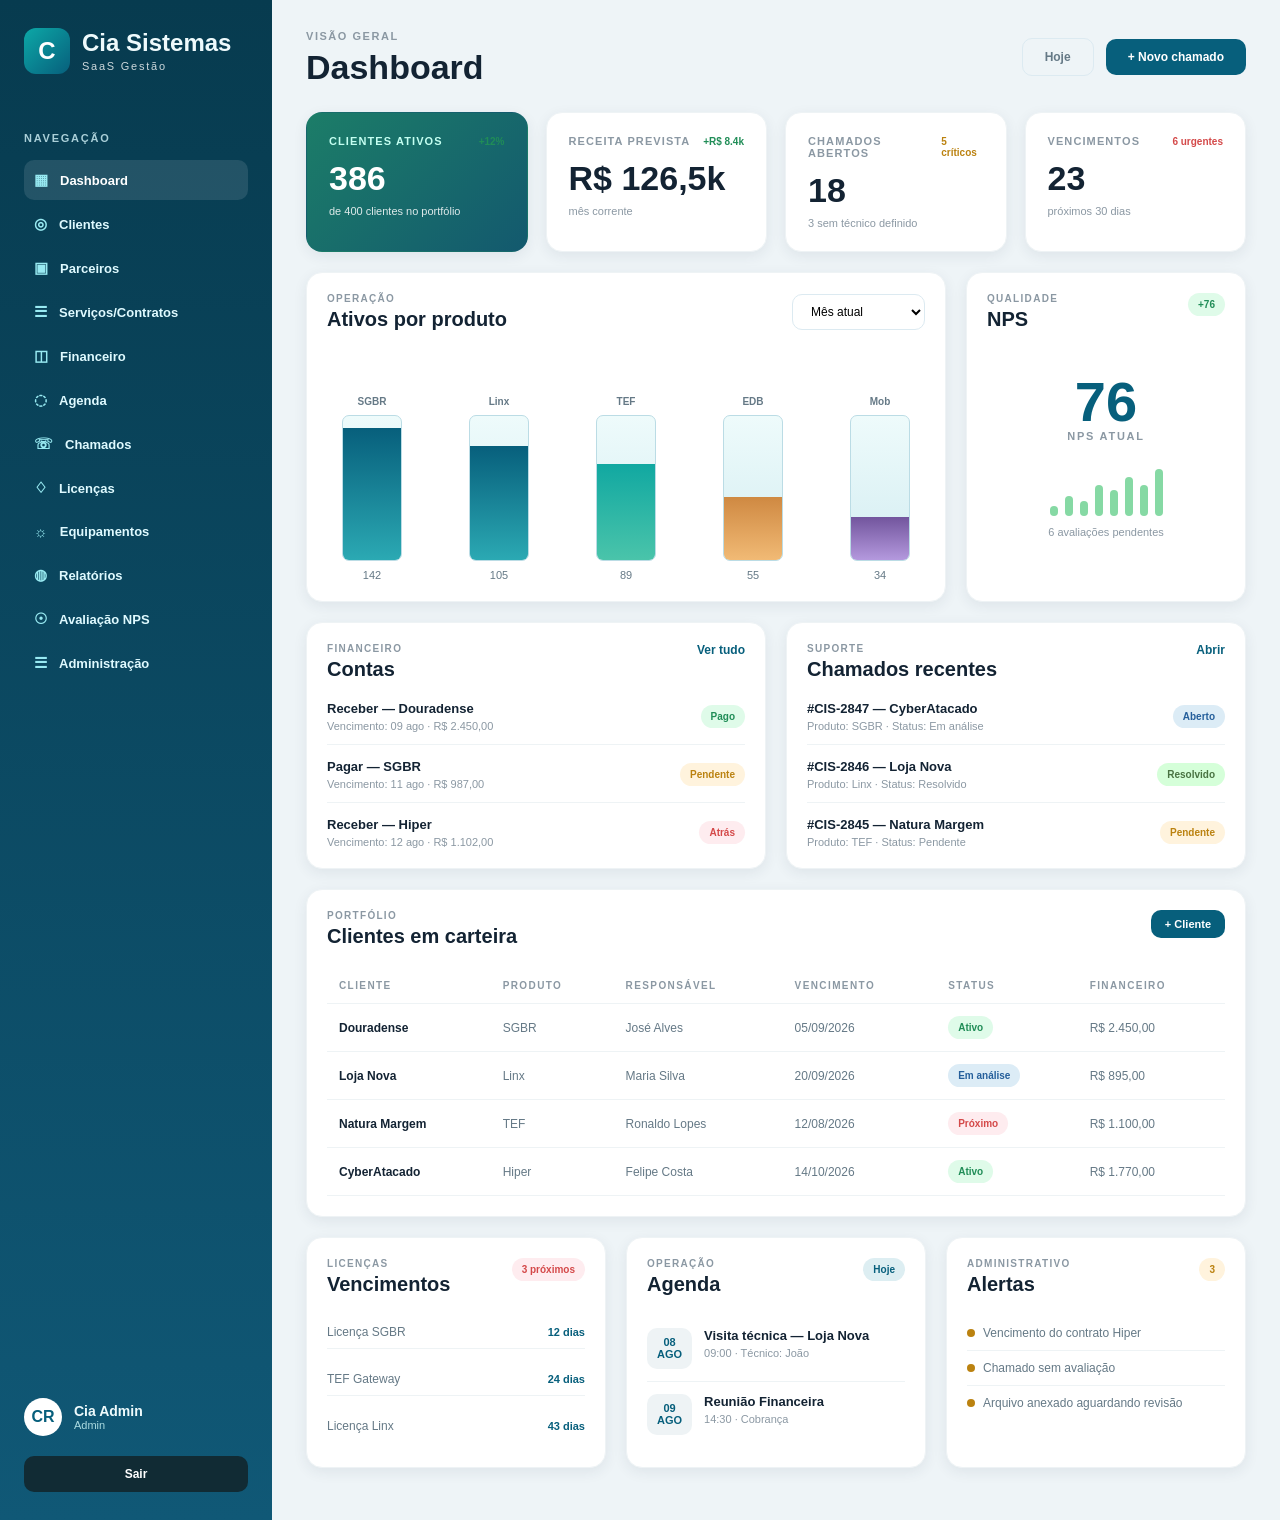
==== index.html @ 4abb6a8c "feat: protótipo visual inicial do sistema" ====
<!DOCTYPE html>
<html lang="pt-BR">
<head>
  <meta charset="UTF-8" />
  <meta name="viewport" content="width=device-width, initial-scale=1.0" />
  <title>Cia Sistemas — Gestão</title>
  <link rel="stylesheet" href="styles.css" />
</head>
<body>
  <div class="app-shell">
    <aside class="sidebar">
      <div class="brand">
        <div class="brand-icon">
          <span>C</span>
        </div>
        <div>
          <div class="brand-title">Cia Sistemas</div>
          <div class="brand-subtitle">SaaS Gestão</div>
        </div>
      </div>

      <nav class="nav">
        <div class="nav-title">Navegação</div>
        <a href="#" class="nav-link active" data-target="dashboard-view">
          <span class="nav-icon">▦</span>
          <span>Dashboard</span>
        </a>
        <a href="#" class="nav-link" data-target="clients-view">
          <span class="nav-icon">◎</span>
          <span>Clientes</span>
        </a>
        <a href="#" class="nav-link" data-target="partners-view">
          <span class="nav-icon">▣</span>
          <span>Parceiros</span>
        </a>
        <a href="#" class="nav-link" data-target="contracts-view">
          <span class="nav-icon">☰</span>
          <span>Serviços/Contratos</span>
        </a>
        <a href="#" class="nav-link" data-target="finance-view">
          <span class="nav-icon">◫</span>
          <span>Financeiro</span>
        </a>
        <a href="#" class="nav-link" data-target="agenda-view">
          <span class="nav-icon">◌</span>
          <span>Agenda</span>
        </a>
        <a href="#" class="nav-link" data-target="tickets-view">
          <span class="nav-icon">☏</span>
          <span>Chamados</span>
        </a>
        <a href="#" class="nav-link" data-target="licenses-view">
          <span class="nav-icon">♢</span>
          <span>Licenças</span>
        </a>
        <a href="#" class="nav-link" data-target="equipments-view">
          <span class="nav-icon">☼</span>
          <span>Equipamentos</span>
        </a>
        <a href="#" class="nav-link" data-target="reports-view">
          <span class="nav-icon">◍</span>
          <span>Relatórios</span>
        </a>
        <a href="#" class="nav-link" data-target="nps-view">
          <span class="nav-icon">☉</span>
          <span>Avaliação NPS</span>
        </a>
        <a href="#" class="nav-link" data-target="admin-view">
          <span class="nav-icon">☰</span>
          <span>Administração</span>
        </a>
      </nav>

      <div class="sidebar-bottom">
        <div class="user-block">
          <div class="avatar">CR</div>
          <div>
            <div class="user-name">Cia Admin</div>
            <div class="user-role">Admin</div>
          </div>
        </div>
        <button class="btn btn-dark btn-full">Sair</button>
      </div>
    </aside>

    <main class="main-content">
      <header class="topbar">
        <div>
          <div class="page-eyebrow">Visão Geral</div>
          <h1 id="page-title">Dashboard</h1>
        </div>
        <div class="topbar-actions">
          <button class="btn btn-outline">Hoje</button>
          <button class="btn btn-primary">+ Novo chamado</button>
        </div>
      </header>

      <section id="dashboard-view" class="data-view active-view">
        <section class="kpis">
          <article class="kpi-card highlight">
            <div class="kpi-head">
              <span class="kpi-title">Clientes ativos</span>
              <span class="trend up">+12%</span>
            </div>
            <div class="kpi-value">386</div>
            <div class="kpi-foot">de 400 clientes no portfólio</div>
          </article>

          <article class="kpi-card">
            <div class="kpi-head">
              <span class="kpi-title">Receita prevista</span>
              <span class="trend up">+R$ 8.4k</span>
            </div>
            <div class="kpi-value">R$ 126,5k</div>
            <div class="kpi-foot">mês corrente</div>
          </article>

          <article class="kpi-card">
            <div class="kpi-head">
              <span class="kpi-title">Chamados abertos</span>
              <span class="trend warning">5 críticos</span>
            </div>
            <div class="kpi-value">18</div>
            <div class="kpi-foot">3 sem técnico definido</div>
          </article>

          <article class="kpi-card">
            <div class="kpi-head">
              <span class="kpi-title">Vencimentos</span>
              <span class="trend danger">6 urgentes</span>
            </div>
            <div class="kpi-value">23</div>
            <div class="kpi-foot">próximos 30 dias</div>
          </article>
        </section>

        <section class="content-grid">
          <section class="panel span-2">
            <div class="panel-header">
              <div>
                <div class="panel-kicker">Operação</div>
                <h2>Ativos por produto</h2>
              </div>
              <select class="select-small">
                <option>Mês atual</option>
                <option>Últimos 30 dias</option>
                <option>2026</option>
              </select>
            </div>
            <div class="chart-area">
              <div class="bar-group">
                <div class="bar-wrapper">
                  <div class="bar-label">SGBR</div>
                  <div class="bar-stack">
                    <div class="bar-fill" style="height: 92%;"></div>
                  </div>
                  <div class="bar-value">142</div>
                </div>

                <div class="bar-wrapper">
                  <div class="bar-label">Linx</div>
                  <div class="bar-stack">
                    <div class="bar-fill" style="height: 79%;"></div>
                  </div>
                  <div class="bar-value">105</div>
                </div>

                <div class="bar-wrapper">
                  <div class="bar-label">TEF</div>
                  <div class="bar-stack">
                    <div class="bar-fill teal" style="height: 67%;"></div>
                  </div>
                  <div class="bar-value">89</div>
                </div>

                <div class="bar-wrapper">
                  <div class="bar-label">EDB</div>
                  <div class="bar-stack">
                    <div class="bar-fill orange" style="height: 44%;"></div>
                  </div>
                  <div class="bar-value">55</div>
                </div>

                <div class="bar-wrapper">
                  <div class="bar-label">Mob</div>
                  <div class="bar-stack">
                    <div class="bar-fill purple" style="height: 30%;"></div>
                  </div>
                  <div class="bar-value">34</div>
                </div>
              </div>
            </div>
          </section>

          <section class="panel">
            <div class="panel-header compact">
              <div>
                <div class="panel-kicker">Qualidade</div>
                <h2>NPS</h2>
              </div>
              <span class="pill success">+76</span>
            </div>
            <div class="nps-area">
              <div class="nps-number">76</div>
              <div class="nps-label">NPS atual</div>
              <div class="mini-bars">
                <span style="height: 20%;"></span>
                <span style="height: 40%;"></span>
                <span style="height: 30%;"></span>
                <span style="height: 62%;"></span>
                <span style="height: 52%;"></span>
                <span style="height: 78%;"></span>
                <span style="height: 62%;"></span>
                <span style="height: 94%;"></span>
              </div>
              <div class="kpi-foot">6 avaliações pendentes</div>
            </div>
          </section>
        </section>

        <section class="content-grid two-cols">
          <section class="panel">
            <div class="panel-header compact">
              <div>
                <div class="panel-kicker">Financeiro</div>
                <h2>Contas</h2>
              </div>
              <a class="text-link" href="#">Ver tudo</a>
            </div>
            <div class="list-block">
              <div class="finance-row">
                <div>
                  <div class="row-title">Receber — Douradense</div>
                  <div class="row-meta">Vencimento: 09 ago · R$ 2.450,00</div>
                </div>
                <span class="status paid">Pago</span>
              </div>
              <div class="finance-row">
                <div>
                  <div class="row-title">Pagar — SGBR</div>
                  <div class="row-meta">Vencimento: 11 ago · R$ 987,00</div>
                </div>
                <span class="status warning-status">Pendente</span>
              </div>
              <div class="finance-row">
                <div>
                  <div class="row-title">Receber — Hiper</div>
                  <div class="row-meta">Vencimento: 12 ago · R$ 1.102,00</div>
                </div>
                <span class="status late">Atrás</span>
              </div>
            </div>
          </section>

          <section class="panel">
            <div class="panel-header compact">
              <div>
                <div class="panel-kicker">Suporte</div>
                <h2>Chamados recentes</h2>
              </div>
              <a class="text-link" href="#">Abrir</a>
            </div>
            <div class="list-block tickets">
              <div class="ticket-row">
                <div>
                  <div class="row-title">#CIS-2847 — CyberAtacado</div>
                  <div class="row-meta">Produto: SGBR · Status: Em análise</div>
                </div>
                <span class="status open">Aberto</span>
              </div>
              <div class="ticket-row">
                <div>
                  <div class="row-title">#CIS-2846 — Loja Nova</div>
                  <div class="row-meta">Produto: Linx · Status: Resolvido</div>
                </div>
                <span class="status closed">Resolvido</span>
              </div>
              <div class="ticket-row">
                <div>
                  <div class="row-title">#CIS-2845 — Natura Margem</div>
                  <div class="row-meta">Produto: TEF · Status: Pendente</div>
                </div>
                <span class="status pending">Pendente</span>
              </div>
            </div>
          </section>
        </section>

        <section class="panel table-panel">
          <div class="panel-header compact">
            <div>
              <div class="panel-kicker">Portfólio</div>
              <h2>Clientes em carteira</h2>
            </div>
            <button class="btn btn-primary btn-small">+ Cliente</button>
          </div>
          <div class="table-wrap">
            <table class="data-table">
              <thead>
                <tr>
                  <th>Cliente</th>
                  <th>Produto</th>
                  <th>Responsável</th>
                  <th>Vencimento</th>
                  <th>Status</th>
                  <th>Financeiro</th>
                </tr>
              </thead>
              <tbody>
                <tr>
                  <td><span class="table-client">Douradense</span></td>
                  <td>SGBR</td>
                  <td>José Alves</td>
                  <td>05/09/2026</td>
                  <td><span class="status paid">Ativo</span></td>
                  <td>R$ 2.450,00</td>
                </tr>
                <tr>
                  <td><span class="table-client">Loja Nova</span></td>
                  <td>Linx</td>
                  <td>Maria Silva</td>
                  <td>20/09/2026</td>
                  <td><span class="status open">Em análise</span></td>
                  <td>R$ 895,00</td>
                </tr>
                <tr>
                  <td><span class="table-client">Natura Margem</span></td>
                  <td>TEF</td>
                  <td>Ronaldo Lopes</td>
                  <td>12/08/2026</td>
                  <td><span class="status late">Próximo</span></td>
                  <td>R$ 1.100,00</td>
                </tr>
                <tr>
                  <td><span class="table-client">CyberAtacado</span></td>
                  <td>Hiper</td>
                  <td>Felipe Costa</td>
                  <td>14/10/2026</td>
                  <td><span class="status paid">Ativo</span></td>
                  <td>R$ 1.770,00</td>
                </tr>
              </tbody>
            </table>
          </div>
        </section>

        <section class="row-panels">
          <section class="panel small-panel">
            <div class="panel-header compact">
              <div>
                <div class="panel-kicker">Licenças</div>
                <h2>Vencimentos</h2>
              </div>
              <span class="pill danger">3 próximos</span>
            </div>
            <div class="list-block compact-list">
              <div class="row-line">
                <span>Licença SGBR</span>
                <strong>12 dias</strong>
              </div>
              <div class="row-line">
                <span>TEF Gateway</span>
                <strong>24 dias</strong>
              </div>
              <div class="row-line">
                <span>Licença Linx</span>
                <strong>43 dias</strong>
              </div>
            </div>
          </section>

          <section class="panel small-panel">
            <div class="panel-header compact">
              <div>
                <div class="panel-kicker">Operação</div>
                <h2>Agenda</h2>
              </div>
              <span class="pill">Hoje</span>
            </div>
            <div class="agenda-list">
              <div class="agenda-item">
                <span class="date-badge">08<br />AGO</span>
                <div>
                  <div class="row-title">Visita técnica — Loja Nova</div>
                  <div class="row-meta">09:00 · Técnico: João</div>
                </div>
              </div>
              <div class="agenda-item">
                <span class="date-badge">09<br />AGO</span>
                <div>
                  <div class="row-title">Reunião Financeira</div>
                  <div class="row-meta">14:30 · Cobrança</div>
                </div>
              </div>
            </div>
          </section>

          <section class="panel small-panel">
            <div class="panel-header compact">
              <div>
                <div class="panel-kicker">Administrativo</div>
                <h2>Alertas</h2>
              </div>
              <span class="pill warning">3</span>
            </div>
            <div class="alert-stack">
              <div class="alert-row">
                <span class="alert-dot"></span>
                <span>Vencimento do contrato Hiper</span>
              </div>
              <div class="alert-row">
                <span class="alert-dot"></span>
                <span>Chamado sem avaliação</span>
              </div>
              <div class="alert-row">
                <span class="alert-dot"></span>
                <span>Arquivo anexado aguardando revisão</span>
              </div>
            </div>
          </section>
        </section>
      </section>

      <section id="clients-view" class="data-view">
        <section class="panel">
          <div class="panel-header">
            <div>
              <div class="panel-kicker">Clientes</div>
              <h2>Cadastro e carteira</h2>
            </div>
            <div class="row-actions">
              <button class="btn btn-outline btn-small">Exportar</button>
              <button class="btn btn-primary btn-small">+ Novo cliente</button>
            </div>
          </div>
          <div class="module-layout">
            <section class="filter-area">
              <div class="filter-head">
                <span>Busca geral e filtros</span>
                <button class="btn btn-outline btn-small">Limpar filtros</button>
              </div>
              <div class="filter-grid">
                <label class="form-field search-field">
                  <span>Busca geral</span>
                  <input type="text" placeholder="Nome, CPF/CNPJ, telefone, e-mail, cidade, observação" />
                </label>
                <label class="form-field">
                  <span>Status</span>
                  <select>
                    <option>Ativo</option>
                    <option>Em Churn</option>
                    <option>Cancelado</option>
                    <option>Todos</option>
                  </select>
                </label>
                <label class="form-field">
                  <span>Parceiro / Produto</span>
                  <select>
                    <option>SGBR</option>
                    <option>Cervantes</option>
                    <option>UaiPDV</option>
                    <option>Linx</option>
                    <option>Getcard</option>
                    <option>Skytef</option>
                  </select>
                </label>
                <label class="form-field">
                  <span>Cidade</span>
                  <select>
                    <option>São Paulo</option>
                    <option>Campinas</option>
                    <option>Ribeirão Preto</option>
                    <option>Todas</option>
                  </select>
                </label>
                <label class="form-field">
                  <span>Técnico responsável</span>
                  <select>
                    <option>João</option>
                    <option>Maria</option>
                    <option>Ronaldo</option>
                    <option>Todos</option>
                  </select>
                </label>
                <label class="form-field">
                  <span>Cadastro</span>
                  <input type="date" />
                </label>
                <label class="form-field">
                  <span>Vencimento</span>
                  <select>
                    <option>Próximos 7 dias</option>
                    <option>Próximos 15 dias</option>
                    <option>Próximos 30 dias</option>
                    <option>Todos</option>
                  </select>
                </label>
                <label class="form-field">
                  <span>NPS</span>
                  <select>
                    <option>Todos</option>
                    <option>Abaixo de 3</option>
                    <option>Abaixo de 4</option>
                  </select>
                </label>
              </div>
            </section>

            <div class="summary-grid">
              <article class="metric-tile">
                <span class="kpi-title">Ativos</span>
                <div class="kpi-value small">386</div>
              </article>
              <article class="metric-tile">
                <span class="kpi-title">Em churn</span>
                <div class="kpi-value small">14</div>
              </article>
              <article class="metric-tile">
                <span class="kpi-title">Cancelados</span>
                <div class="kpi-value small">04</div>
              </article>
              <article class="metric-tile">
                <span class="kpi-title">Chamados ativos</span>
                <div class="kpi-value small">18</div>
              </article>
            </div>

            <section class="panel secondary-panel no-pad">
              <div class="panel-header compact">
                <div>
                  <div class="panel-kicker">Lista ativa</div>
                  <h2>Clientes em carteira</h2>
                </div>
                <div class="row-actions">
                  <button class="btn btn-outline btn-small">CSV</button>
                  <button class="btn btn-outline btn-small">PDF</button>
                </div>
              </div>
              <div class="table-wrap">
                <table class="data-table compact-table">
                  <thead>
                    <tr>
                      <th>Código</th>
                      <th>Nome/Razão Social</th>
                      <th>CPF/CNPJ</th>
                      <th>Cidade</th>
                      <th>Produtos Ativos</th>
                      <th>Status</th>
                      <th>Última interação</th>
                      <th>Ações</th>
                    </tr>
                  </thead>
                  <tbody>
                    <tr>
                      <td>CIS-0001</td>
                      <td><span class="table-client">Douradense</span></td>
                      <td>11.111.111/0001-99</td>
                      <td>São Paulo</td>
                      <td>SGBR / TEF</td>
                      <td><span class="status paid">Ativo</span></td>
                      <td>09/08/2026</td>
                      <td><span class="mini-actions">Ver · Editar · Chamado</span></td>
                    </tr>
                    <tr>
                      <td>CIS-0012</td>
                      <td><span class="table-client">Hiper Comércio</span></td>
                      <td>22.222.222/0001-10</td>
                      <td>Campinas</td>
                      <td>Hiper</td>
                      <td><span class="status pending">Em Churn</span></td>
                      <td>05/08/2026</td>
                      <td><span class="mini-actions">Ver · Editar · Chamado</span></td>
                    </tr>
                  </tbody>
                </table>
              </div>
            </section>

            <section class="client-details">
              <div class="panel-header compact">
                <div>
                  <div class="panel-kicker">Ficha do cliente</div>
                  <h2>Douradense</h2>
                </div>
                <div class="row-actions">
                  <span class="pill success">Ativo</span>
                  <button class="btn btn-primary btn-small">Salvar</button>
                </div>
              </div>

              <div class="tabs-bar">
                <button class="tab-button active">Dados Gerais</button>
                <button class="tab-button">Contato</button>
                <button class="tab-button">Produtos</button>
                <button class="tab-button">Financeiro</button>
                <button class="tab-button">Chamados</button>
                <button class="tab-button">Avaliações</button>
                <button class="tab-button">Equipamentos</button>
                <button class="tab-button">Anexos</button>
                <button class="tab-button">Observações</button>
              </div>

              <div class="client-form-grid">
                <label class="form-field">
                  <span>Tipo</span>
                  <select>
                    <option>Pessoa Jurídica</option>
                    <option>Pessoa Física</option>
                  </select>
                </label>
                <label class="form-field wide">
                  <span>Nome / Razão Social</span>
                  <input type="text" value="Douradense" />
                </label>
                <label class="form-field">
                  <span>Nome Fantasia</span>
                  <input type="text" value="Douradense" />
                </label>
                <label class="form-field">
                  <span>CPF / CNPJ</span>
                  <input type="text" value="11.111.111/0001-99" />
                </label>
                <label class="form-field">
                  <span>IE</span>
                  <input type="text" value="123.456.789" />
                </label>
                <label class="form-field">
                  <span>Status</span>
                  <select>
                    <option>Ativo</option>
                    <option>Em Churn</option>
                    <option>Cancelado</option>
                  </select>
                </label>
                <label class="form-field wide">
                  <span>Responsável de contato</span>
                  <input type="text" value="José de Souza" />
                </label>
              </div>

              <div class="sub-title">Produtos contratados</div>
              <div class="sub-grid">
                <article class="sub-product-card">
                  <div class="row-title">SGBR Retaguarda v4</div>
                  <div class="row-meta">Parceiro: SGBR · Status: Ativo · Vence: 31/12/2026</div>
                  <div class="row-meta">Licença: CIS-AB12-09</div>
                </article>
                <article class="sub-product-card">
                  <div class="row-title">Getcard SiTef</div>
                  <div class="row-meta">Parceiro: Getcard · Status: Ativo · Vence: 31/01/2027</div>
                  <div class="row-meta">Licença: GC-77321</div>
                </article>
              </div>
            </section>
          </div>
        </section>
      </section>

      <section id="partners-view" class="data-view">
        <section class="panel">
          <div class="panel-header">
            <div>
              <div class="panel-kicker">Parceiros / fornecedores</div>
              <h2>Entidades habilitadas</h2>
            </div>
            <button class="btn btn-primary btn-small">+ Parceiro</button>
          </div>
          <div class="partner-grid">
            <article class="partner-card">
              <span class="icon-badge bg-teal">S</span>
              <div>
                <div class="row-title">SGBR</div>
                <div class="row-meta">Sistema · Novo contrato</div>
              </div>
              <span class="pill success">Integrado</span>
            </article>
            <article class="partner-card">
              <span class="icon-badge bg-blue">C</span>
              <div>
                <div class="row-title">Cervantes</div>
                <div class="row-meta">Sistema · Licença</div>
              </div>
              <span class="pill">Ativo</span>
            </article>
            <article class="partner-card">
              <span class="icon-badge bg-gold">U</span>
              <div>
                <div class="row-title">Uaipdv</div>
                <div class="row-meta">PDV · Sustentação</div>
              </div>
              <span class="pill warning">Monitorar</span>
            </article>
            <article class="partner-card">
              <span class="icon-badge bg-purple">H</span>
              <div>
                <div class="row-title">Hiper</div>
                <div class="row-meta">Sistema · Integração</div>
              </div>
              <span class="pill success">Ativo</span>
            </article>
          </div>
        </section>
      </section>

      <section id="contracts-view" class="data-view">
        <section class="panel">
          <div class="panel-header">
            <div>
              <div class="panel-kicker">Serviços / contratos</div>
              <h2>Contratos e PDF</h2>
            </div>
            <button class="btn btn-primary btn-small">+ Contrato</button>
          </div>
          <div class="contract-list">
            <article class="contract-row">
              <div>
                <div class="row-title">Contrato SGBR — Loja Nova</div>
                <div class="row-meta">Data início: 01/01/2026 · Vencimento: 31/12/2026</div>
              </div>
              <div class="row-actions">
                <span class="status paid">Gerado</span>
                <button class="btn btn-outline btn-small">PDF</button>
              </div>
            </article>
            <article class="contract-row">
              <div>
                <div class="row-title">Contrato TEF — Natura Margem</div>
                <div class="row-meta">Data início: 15/03/2026 · Vencimento: 15/03/2027</div>
              </div>
              <div class="row-actions">
                <span class="status open">Pendente</span>
                <button class="btn btn-outline btn-small">PDF</button>
              </div>
            </article>
          </div>
        </section>
      </section>

      <section id="finance-view" class="data-view">
        <section class="panel">
          <div class="panel-header">
            <div>
              <div class="panel-kicker">Financeiro</div>
              <h2>Contas a pagar e receber</h2>
            </div>
            <button class="btn btn-primary btn-small">+ Lançamento</button>
          </div>
          <div class="finance-layout">
            <article class="sub-panel">
              <div class="sub-title">Contas a receber</div>
              <table class="data-table compact-table">
                <thead>
                  <tr>
                    <th>Cliente</th>
                    <th>Valor</th>
                    <th>Vencimento</th>
                    <th>Status</th>
                  </tr>
                </thead>
                <tbody>
                  <tr><td>Douradense</td><td>R$ 2.450</td><td>09/08</td><td><span class="status paid">Pago</span></td></tr>
                  <tr><td>Hiper</td><td>R$ 1.100</td><td>18/08</td><td><span class="status open">Previsto</span></td></tr>
                </tbody>
              </table>
            </article>
            <article class="sub-panel">
              <div class="sub-title">Contas a pagar</div>
              <table class="data-table compact-table">
                <thead>
                  <tr>
                    <th>Fornecedor</th>
                    <th>Valor</th>
                    <th>Vencimento</th>
                    <th>Status</th>
                  </tr>
                </thead>
                <tbody>
                  <tr><td>SGBR</td><td>R$ 987</td><td>11/08</td><td><span class="status warning-status">Pendente</span></td></tr>
                  <tr><td>Uaipdv</td><td>R$ 390</td><td>22/08</td><td><span class="status late">Atrasado</span></td></tr>
                </tbody>
              </table>
            </article>
          </div>
        </section>
      </section>

      <section id="agenda-view" class="data-view">
        <section class="panel">
          <div class="panel-header">
            <div>
              <div class="panel-kicker">Agenda</div>
              <h2>Compromissos</h2>
            </div>
            <button class="btn btn-primary btn-small">+ Compromisso</button>
          </div>
          <div class="calendar-layout">
            <div class="calendar-header">
              <span>Agosto 2026</span>
              <div>
                <button class="btn btn-outline btn-small">‹</button>
                <button class="btn btn-outline btn-small">›</button>
              </div>
            </div>
            <div class="calendar-grid">
              <div class="weekday">Seg</div><div class="weekday">Ter</div><div class="weekday">Qua</div><div class="weekday">Qui</div><div class="weekday">Sex</div><div class="weekday">Sáb</div><div class="weekday">Dom</div>
              <div class="day muted">27</div><div class="day muted">28</div><div class="day muted">29</div><div class="day muted">30</div><div class="day muted">31</div><div class="day">1</div><div class="day">2</div>
              <div class="day">3</div><div class="day">4</div><div class="day event-day">5</div><div class="day">6</div><div class="day">7</div><div class="day">8</div><div class="day">9</div>
              <div class="day event-day">10</div><div class="day">11</div><div class="day">12</div><div class="day">13</div><div class="day">14</div><div class="day">15</div><div class="day">16</div>
            </div>
          </div>
        </section>
      </section>

      <section id="tickets-view" class="data-view">
        <section class="panel">
          <div class="panel-header">
            <div>
              <div class="panel-kicker">Chamados / suporte</div>
              <h2>Kanban de chamados</h2>
            </div>
            <button class="btn btn-primary btn-small">+ Novo ticket</button>
          </div>
          <div class="kanban-grid">
            <article class="kanban-column">
              <div class="kanban-head"><span>Aberto</span><span class="badge">3</span></div>
              <div class="kanban-card open-card">
                <div class="row-title">#CIS-2847 · CyberAtacado</div>
                <div class="row-meta">SGBR · Distúrbio no caixa</div>
              </div>
              <div class="kanban-card open-card">
                <div class="row-title">#CIS-2849 · Casa Bela</div>
                <div class="row-meta">Linx · Configuração</div>
              </div>
            </article>
            <article class="kanban-column">
              <div class="kanban-head"><span>Em análise</span><span class="badge">4</span></div>
              <div class="kanban-card processing-card">
                <div class="row-title">#CIS-2846 · Loja Nova</div>
                <div class="row-meta">Produto: Linx · Atualização</div>
              </div>
            </article>
            <article class="kanban-column">
              <div class="kanban-head"><span>Resolvido</span><span class="badge">7</span></div>
              <div class="kanban-card closed-card">
                <div class="row-title">#CIS-2842 · Natura Margem</div>
                <div class="row-meta">TEF · Instalação concluída</div>
              </div>
            </article>
          </div>
        </section>
      </section>

      <section id="licenses-view" class="data-view">
        <section class="panel">
          <div class="panel-header">
            <div>
              <div class="panel-kicker">Licenças e vencimentos</div>
              <h2>Contratos e licenças</h2>
            </div>
            <span class="pill danger">6 próximos</span>
          </div>
          <table class="data-table compact-table">
            <thead>
              <tr>
                <th>Produto</th>
                <th>Cliente</th>
                <th>Vencimento</th>
                <th>Status</th>
                <th>Responsável</th>
              </tr>
            </thead>
            <tbody>
              <tr><td>SGBR</td><td>Douradense</td><td>12 dias</td><td><span class="status open">Próximo</span></td><td>Financeiro</td></tr>
              <tr><td>Linx</td><td>Loja Nova</td><td>43 dias</td><td><span class="status paid">OK</span></td><td>Técnico</td></tr>
              <tr><td>TEF</td><td>Natura Margem</td><td>03 dias</td><td><span class="status late">Urgente</span></td><td>Financeiro</td></tr>
            </tbody>
          </table>
        </section>
      </section>

      <section id="equipments-view" class="data-view">
        <section class="panel">
          <div class="panel-header">
            <div>
              <div class="panel-kicker">Equipamentos e peças</div>
              <h2>Manutenção e suporte</h2>
            </div>
            <button class="btn btn-primary btn-small">+ Registrar</button>
          </div>
          <div class="equipment-list">
            <article class="equipment-row">
              <div>
                <div class="row-title">Loja Nova · Terminal PDV</div>
                <div class="row-meta">Defeito: teclado travando · Peça trocada: teclado</div>
                <div class="row-meta">Custo: R$ 180 · Cobrado: Não</div>
              </div>
              <span class="status paid">Concluído</span>
            </article>
            <article class="equipment-row">
              <div>
                <div class="row-title">CyberAtacado · Impressor fiscal</div>
                <div class="row-meta">Defeito: falha de comunicação · Peça trocada: cabo serial</div>
                <div class="row-meta">Custo: R$ 75 · Cobrado: Sim</div>
              </div>
              <span class="status warning-status">Aguardando envio</span>
            </article>
          </div>
        </section>
      </section>

      <section id="reports-view" class="data-view">
        <section class="panel">
          <div class="panel-header">
            <div>
              <div class="panel-kicker">Relatórios</div>
              <h2>Indicadores e consolidação</h2>
            </div>
            <button class="btn btn-outline btn-small">Exportar CSV</button>
          </div>
          <div class="summary-grid">
            <article class="metric-tile">
              <span class="kpi-title">Receita por cliente</span>
              <div class="kpi-value small">R$ 118k</div>
            </article>
            <article class="metric-tile">
              <span class="kpi-title">Churn</span>
              <div class="kpi-value small">3,2%</div>
            </article>
            <article class="metric-tile">
              <span class="kpi-title">Chamados sem avaliação</span>
              <div class="kpi-value small">06</div>
            </article>
            <article class="metric-tile">
              <span class="kpi-title">Taxa de resolução</span>
              <div class="kpi-value small">86%</div>
            </article>
          </div>
          <div class="report-chart">
            <div class="bar-line">
              <span>Jan</span><div class="bar-mini" style="width: 35%;"></div>
              <span>R$ 24k</span>
            </div>
            <div class="bar-line">
              <span>Fev</span><div class="bar-mini" style="width: 72%;"></div>
              <span>R$ 35k</span>
            </div>
            <div class="bar-line">
              <span>Mar</span><div class="bar-mini" style="width: 54%;"></div>
              <span>R$ 29k</span>
            </div>
          </div>
        </section>
      </section>

      <section id="nps-view" class="data-view">
        <section class="panel evaluation-panel">
          <div class="panel-header">
            <div>
              <div class="panel-kicker">Avaliação NPS pública</div>
              <h2>Link de avaliação</h2>
            </div>
            <span class="pill success">Ativo</span>
          </div>
          <div class="nps-public">
            <div class="public-form">
              <div class="row-title">Ticket CIS-2847 · CyberAtacado</div>
              <div class="row-meta">Mensagem pronta: "Como foi sua experiência com o atendimento da Cia Sistemas?"</div>
              <div class="rating-line">
                <span class="rating-dot">1</span><span class="rating-dot">2</span><span class="rating-dot">3</span><span class="rating-dot selected">4</span><span class="rating-dot">5</span><span class="rating-dot">6</span><span class="rating-dot">7</span><span class="rating-dot">8</span><span class="rating-dot">9</span><span class="rating-dot">10</span>
              </div>
              <textarea rows="5" placeholder="Comentários sobre atendimento, prazo, produto e qualidade..."></textarea>
              <div class="row-actions">
                <button class="btn btn-primary btn-small">Enviar avaliação</button>
                <button class="btn btn-outline btn-small">Copiar link wa.me</button>
              </div>
            </div>
            <aside class="nps-side">
              <div class="sub-title">Status NPS</div>
              <div class="big-number">76</div>
              <div class="row-meta">NPS atual · 14 avaliações recebidas</div>
              <div class="mini-bars">
                <span style="height: 30%;"></span>
                <span style="height: 45%;"></span>
                <span style="height: 20%;"></span>
                <span style="height: 62%;"></span>
                <span style="height: 84%;"></span>
                <span style="height: 52%;"></span>
                <span style="height: 78%;"></span>
                <span style="height: 62%;"></span>
              </div>
            </aside>
          </div>
        </section>
      </section>

      <section id="admin-view" class="data-view">
        <section class="panel">
          <div class="panel-header">
            <div>
              <div class="panel-kicker">Administração</div>
              <h2>Usuários, permissões e configuração</h2>
            </div>
            <div class="row-actions">
              <button class="btn btn-outline btn-small">Auditoria</button>
              <button class="btn btn-primary btn-small">+ Usuário</button>
            </div>
          </div>

          <section class="admin-layout">
            <aside class="admin-menu">
              <div class="sub-title">Configurações</div>
              <div class="admin-link active">Usuários e perfis</div>
              <div class="admin-link">Grupos de acesso</div>
              <div class="admin-link">Matriz de permissões</div>
              <div class="admin-link">Integrações</div>
              <div class="admin-link">Logs e auditoria</div>
              <div class="admin-link">Parâmetros do sistema</div>
            </aside>

            <div class="admin-main">
              <div class="summary-grid compact-kpis">
                <article class="metric-tile">
                  <span class="kpi-title">Usuários ativos</span>
                  <div class="kpi-value small">09</div>
                </article>
                <article class="metric-tile">
                  <span class="kpi-title">Perfis</span>
                  <div class="kpi-value small">04</div>
                </article>
                <article class="metric-tile">
                  <span class="kpi-title">RLS / RBAC</span>
                  <div class="kpi-value small">OK</div>
                </article>
              </div>

              <section class="login-form-area">
                <div class="sub-title">Cadastro de usuário</div>
                <div class="client-form-grid">
                  <label class="form-field">
                    <span>Nome</span>
                    <input type="text" value="Cia Admin" />
                  </label>
                  <label class="form-field">
                    <span>E-mail corporativo</span>
                    <input type="email" value="admin@ciasistemas.com.br" />
                  </label>
                  <label class="form-field">
                    <span>Perfil</span>
                    <select>
                      <option>Administração</option>
                      <option>Financeiro</option>
                      <option>Suporte</option>
                      <option>Comercial</option>
                    </select>
                  </label>
                  <label class="form-field">
                    <span>Unidade</span>
                    <select>
                      <option>Cia Sistemas</option>
                      <option>Financeiro</option>
                      <option>Suporte</option>
                      <option>Comercial</option>
                    </select>
                  </label>
                  <label class="form-field wide">
                    <span>Permissões</span>
                    <input type="text" value="clientes, contratos, financeiro, relatorios" />
                  </label>
                  <label class="form-field">
                    <span>Status</span>
                    <select>
                      <option>Ativo</option>
                      <option>Bloqueado</option>
                      <option>Expirou</option>
                    </select>
                  </label>
                </div>

                <div class="row-actions">
                  <button class="btn btn-outline btn-small">Resetar senha</button>
                  <button class="btn btn-primary btn-small">Salvar alterações</button>
                </div>
              </section>

              <section class="sub-title margin-top">Últimas ações</section>
              <table class="data-table compact-table">
                <thead>
                  <tr>
                    <th>Data</th>
                    <th>Usuário</th>
                    <th>Evento</th>
                    <th>Entidade</th>
                    <th>Resultado</th>
                  </tr>
                </thead>
                <tbody>
                  <tr><td>09/08 13:40</td><td>admin@</td><td>Login</td><td>Dashboard</td><td><span class="status paid">OK</span></td></tr>
                  <tr><td>09/08 11:53</td><td>joao</td><td>Contrato</td><td>SGBR - Douradense</td><td><span class="status paid">Atualizado</span></td></tr>
                  <tr><td>09/08 11:44</td><td>maria</td><td>Chamado</td><td>CIS-2847</td><td><span class="status warning-status">Em análise</span></td></tr>
                </tbody>
              </table>
            </div>
          </section>
        </section>
      </section>
    </main>
  </div>

  <script src="script.js"></script>
</body>
</html>
---- styles.css ----
:root {
  --bg: #eef4f7;
  --bg-soft: #f8fbfd;
  --panel: #ffffff;
  --panel-2: #eef8ef;
  --text: #132333;
  --text-soft: #657986;
  --text-muted: #8b98a3;
  --text-light: #eef8f9;
  --line: #dceaf1;
  --line-soft: #eef3f5;
  --brand: #075f7c;
  --brand-2: #0ca8a7;
  --brand-3: #24a36b;
  --danger: #d44949;
  --danger-soft: #feecef;
  --warning: #bb8210;
  --warning-soft: #fff3dd;
  --success: #208d57;
  --success-soft: #dffbe9;
  --blue: #255f9b;
  --purple: #755aaf;
  --orange: #cc7b26;
  --shadow: 0 10px 30px rgba(31, 66, 78, 0.08);
  --shadow-small: 0 4px 14px rgba(34, 55, 75, 0.08);
  --font: "Inter", "Segoe UI", Arial, sans-serif;
}

* {
  box-sizing: border-box;
}

body {
  margin: 0;
  font-family: var(--font);
  color: var(--text);
  background: var(--bg);
}

.app-shell {
  min-height: 100vh;
  display: flex;
}

.sidebar {
  width: 280px;
  background: linear-gradient(180deg, #073b4f 0%, #105876 100%);
  color: #eefafc;
  padding: 28px 24px;
  display: flex;
  flex-direction: column;
}

.brand {
  display: flex;
  align-items: center;
  gap: 12px;
}

.brand-icon {
  width: 46px;
  height: 46px;
  border-radius: 12px;
  background: linear-gradient(135deg, var(--brand-2), var(--brand));
  display: flex;
  align-items: center;
  justify-content: center;
  font-weight: 900;
  font-size: 24px;
  color: white;
}

.brand-title {
  font-size: 24px;
  font-weight: 800;
  line-height: 1;
}

.brand-subtitle {
  margin-top: 5px;
  font-size: 11px;
  letter-spacing: 0.16em;
  color: rgba(255,255,255,.8);
}

.nav {
  margin-top: 58px;
}

.nav-title {
  font-size: 11px;
  font-weight: 800;
  letter-spacing: 0.16em;
  text-transform: uppercase;
  color: #aacfd8;
  margin-bottom: 16px;
}

.nav-link {
  display: flex;
  align-items: center;
  gap: 12px;
  padding: 11px 10px;
  border-radius: 10px;
  text-decoration: none;
  color: #dffaff;
  font-weight: 700;
  font-size: 13px;
  margin-bottom: 4px;
}

.nav-link:hover,
.nav-link.active {
  color: white;
  background: rgba(255,255,255,.11);
}

.nav-icon {
  font-size: 15px;
  color: #98eaf2;
}

.sidebar-bottom {
  margin-top: auto;
}

.user-block {
  display: flex;
  align-items: center;
  gap: 12px;
  margin-bottom: 20px;
}

.avatar {
  width: 38px;
  height: 38px;
  border-radius: 50%;
  background: white;
  color: var(--brand);
  display: grid;
  place-items: center;
  font-weight: 900;
}

.user-name {
  font-weight: 800;
  font-size: 14px;
}

.user-role {
  color: #acdce2;
  font-size: 11px;
}

.main-content {
  flex: 1;
  padding: 30px 34px 52px;
}

.topbar {
  display: flex;
  justify-content: space-between;
  align-items: center;
}

.page-eyebrow {
  color: var(--text-muted);
  text-transform: uppercase;
  font-size: 11px;
  font-weight: 800;
  letter-spacing: 0.14em;
}

.topbar h1 {
  margin: 8px 0 0;
  font-size: 34px;
  line-height: 1;
}

.topbar-actions {
  display: flex;
  align-items: center;
  gap: 12px;
}

.btn {
  border: none;
  padding: 11px 22px;
  border-radius: 10px;
  font: inherit;
  font-size: 12px;
  font-weight: 800;
  cursor: pointer;
}

.btn-primary {
  color: white;
  background: var(--brand);
}

.btn-dark {
  color: white;
  background: #112b34;
}

.btn-outline {
  background: transparent;
  border: 1px solid var(--line);
  color: var(--text-soft);
}

.btn-full {
  width: 100%;
}

.btn-small {
  padding: 8px 14px;
  font-size: 11px;
}

.kpis {
  margin-top: 28px;
  display: grid;
  grid-template-columns: repeat(4, minmax(180px, 1fr));
  gap: 18px;
}

.kpi-card {
  background: var(--panel);
  border-radius: 16px;
  padding: 22px;
  border: 1px solid var(--line-soft);
  box-shadow: var(--shadow-small);
}

.kpi-card.highlight {
  background: linear-gradient(135deg, #1c7d68, #13596e);
  color: white;
  border-color: transparent;
}

.kpi-head {
  display: flex;
  justify-content: space-between;
  align-items: center;
}

.kpi-title {
  font-size: 11px;
  font-weight: 800;
  letter-spacing: 0.10em;
  text-transform: uppercase;
  color: var(--text-muted);
}

.highlight .kpi-title {
  color: #c4fff1;
}

.kpi-value {
  margin-top: 14px;
  font-size: 34px;
  font-weight: 800;
  line-height: 1;
}

.highlight .kpi-value {
  color: white;
}

.kpi-foot {
  margin-top: 10px;
  font-size: 11px;
  color: var(--text-muted);
}

.highlight .kpi-foot {
  color: rgba(255,255,255,.86);
}

.trend {
  font-size: 10px;
  font-weight: 800;
}

.trend.up {
  color: var(--success);
}

.trend.warning {
  color: var(--warning);
}

.trend.danger {
  color: var(--danger);
}

.content-grid {
  margin-top: 20px;
  display: grid;
  grid-template-columns: minmax(640px, 2fr) minmax(280px, 1fr);
  gap: 20px;
}

.content-grid.two-cols {
  grid-template-columns: repeat(2, minmax(320px, 1fr));
}

.panel {
  background: var(--panel);
  border-radius: 16px;
  padding: 20px;
  border: 1px solid var(--line-soft);
  box-shadow: var(--shadow-small);
}

.panel.span-2 {
  min-height: 270px;
}

.panel-header {
  display: flex;
  align-items: center;
  justify-content: space-between;
  margin-bottom: 20px;
}

.panel-header.compact {
  align-items: flex-start;
}

.panel h2 {
  margin: 4px 0 0;
  font-size: 20px;
}

.panel-kicker {
  font-size: 10px;
  font-weight: 900;
  letter-spacing: 0.13em;
  text-transform: uppercase;
  color: var(--text-muted);
}

.select-small {
  border-radius: 10px;
  border: 1px solid var(--line);
  padding: 9px 14px;
  font: inherit;
  font-size: 12px;
  background: white;
}

.chart-area {
  min-height: 220px;
}

.bar-group {
  height: 230px;
  display: flex;
  align-items: flex-end;
  justify-content: space-between;
  gap: 24px;
}

.bar-wrapper {
  flex: 1;
  max-width: 90px;
  height: 210px;
  display: flex;
  flex-direction: column;
  justify-content: flex-end;
  align-items: center;
}

.bar-label {
  font-size: 10px;
  font-weight: 900;
  color: var(--text-soft);
  margin-bottom: 8px;
}

.bar-stack {
  width: 60px;
  height: 146px;
  background: linear-gradient(180deg, #eefbfb, #d4edf2);
  border-radius: 7px;
  overflow: hidden;
  display: flex;
  align-items: flex-end;
  border: 1px solid #bbdce5;
}

.bar-fill {
  width: 100%;
  height: 50%;
  background: linear-gradient(180deg, #075f7c, #2ba9b3);
}

.bar-fill.teal {
  background: linear-gradient(180deg, #11a8a1, #4ac4aa);
}

.bar-fill.orange {
  background: linear-gradient(180deg, #cf8942, #f1ba75);
}

.bar-fill.purple {
  background: linear-gradient(180deg, #72559d, #b499de);
}

.bar-value {
  margin-top: 8px;
  font-size: 11px;
  color: var(--text-soft);
}

.nps-area {
  display: flex;
  flex-direction: column;
  align-items: center;
  justify-content: center;
  min-height: 210px;
}

.nps-number {
  font-size: 56px;
  line-height: 1;
  font-weight: 800;
  color: var(--brand);
}

.nps-label {
  font-size: 11px;
  font-weight: 800;
  text-transform: uppercase;
  letter-spacing: 0.16em;
  color: var(--text-muted);
}

.mini-bars {
  display: flex;
  align-items: flex-end;
  gap: 7px;
  margin-top: 24px;
  height: 50px;
}

.mini-bars span {
  width: 8px;
  border-radius: 12px;
  background: #86d9a4;
}

.text-link {
  color: var(--brand);
  text-decoration: none;
  font-size: 12px;
  font-weight: 800;
}

.list-block {
  display: flex;
  flex-direction: column;
  gap: 14px;
}

.finance-row,
.ticket-row {
  display: flex;
  align-items: center;
  justify-content: space-between;
  gap: 18px;
  border-bottom: 1px solid var(--line-soft);
  padding-bottom: 12px;
}

.finance-row:last-child,
.ticket-row:last-child {
  border-bottom: none;
  padding-bottom: 0;
}

.row-title {
  font-size: 13px;
  font-weight: 800;
}

.row-meta {
  margin-top: 4px;
  font-size: 11px;
  color: var(--text-muted);
}

.status,
.pill {
  display: inline-flex;
  align-items: center;
  padding: 6px 10px;
  border-radius: 999px;
  font-size: 10px;
  font-weight: 900;
}

.status.paid,
.pill.success {
  color: var(--success);
  background: var(--success-soft);
}

.status.open {
  color: var(--blue);
  background: #dcecf6;
}

.status.closed {
  color: #497342;
  background: #d5ffd9;
}

.status.pending,
.status.warning-status {
  color: var(--warning);
  background: var(--warning-soft);
}

.status.late,
.pill.danger {
  color: var(--danger);
  background: var(--danger-soft);
}

.pill {
  background: #ddeef2;
  color: var(--brand);
}

.pill.warning {
  background: var(--warning-soft);
  color: var(--warning);
}

.table-panel {
  margin-top: 20px;
}

.table-wrap {
  overflow-x: auto;
}

.data-table {
  width: 100%;
  border-collapse: collapse;
}

.data-table th {
  text-align: left;
  font-size: 10px;
  font-weight: 900;
  letter-spacing: 0.14em;
  color: var(--text-muted);
  text-transform: uppercase;
  padding: 12px 12px;
  border-bottom: 1px solid var(--line-soft);
}

.data-table td {
  padding: 12px;
  border-bottom: 1px solid var(--line-soft);
  font-size: 12px;
  color: var(--text-soft);
}

.table-client {
  font-weight: 900;
  color: var(--text);
}

.row-panels {
  margin-top: 20px;
  display: grid;
  grid-template-columns: repeat(3, minmax(230px, 1fr));
  gap: 20px;
}

.small-panel {
  min-height: 220px;
}

.compact-list {
  margin-top: 20px;
}

.row-line {
  display: flex;
  align-items: center;
  justify-content: space-between;
  padding: 9px 0;
  border-bottom: 1px solid var(--line-soft);
}

.row-line:last-child {
  border-bottom: none;
}

.row-line span {
  font-size: 12px;
  color: var(--text-soft);
}

.row-line strong {
  font-size: 11px;
  color: var(--brand);
}

.agenda-list {
  margin-top: 12px;
}

.agenda-item {
  display: flex;
  gap: 12px;
  padding: 12px 0;
  border-top: 1px solid var(--line-soft);
}

.agenda-item:first-child {
  border-top: none;
}

.date-badge {
  background: var(--line-soft);
  border-radius: 10px;
  color: var(--brand);
  padding: 9px 10px;
  line-height: 1.05;
  font-weight: 900;
  font-size: 11px;
  text-align: center;
}

.alert-stack {
  margin-top: 12px;
}

.alert-row {
  display: flex;
  align-items: center;
  gap: 8px;
  font-size: 12px;
  color: var(--text-soft);
  padding: 10px 0;
  border-top: 1px solid var(--line-soft);
}

.alert-row:first-child {
  border-top: none;
}

.alert-dot {
  width: 8px;
  height: 8px;
  border-radius: 50%;
  background: var(--warning);
}

.data-view {
  display: none;
}

.data-view.active-view {
  display: block;
}

.data-view:not(.active-view) {
  margin-top: 0;
}

.module-layout {
  display: flex;
  flex-direction: column;
  gap: 22px;
}

.search-bar {
  display: flex;
  align-items: center;
  gap: 12px;
  padding: 12px;
  border-radius: 12px;
  background: #eefbfb;
  border: 1px solid var(--line-soft);
}

.search-bar span {
  font-weight: 900;
  font-size: 11px;
  color: var(--text-muted);
}

.search-bar input,
.public-form textarea {
  flex: 1;
  border: 1px solid var(--line);
  border-radius: 10px;
  padding: 10px 12px;
  font: inherit;
  resize: vertical;
}

.summary-grid {
  display: grid;
  grid-template-columns: repeat(4, minmax(170px, 1fr));
  gap: 15px;
}

.metric-tile {
  background: var(--bg-soft);
  border: 1px solid var(--line-soft);
  border-radius: 12px;
  padding: 18px;
}

.metric-tile .kpi-value.small {
  font-size: 26px;
  margin-top: 10px;
}

.compact-table td,
.compact-table th {
  font-size: 11px;
}

.partner-grid {
  display: grid;
  grid-template-columns: repeat(4, minmax(200px, 1fr));
  gap: 16px;
}

.partner-card {
  border-radius: 14px;
  border: 1px solid var(--line-soft);
  background: var(--bg-soft);
  padding: 14px;
  display: flex;
  align-items: center;
  gap: 12px;
}

.icon-badge {
  width: 34px;
  height: 34px;
  border-radius: 50%;
  display: grid;
  place-items: center;
  font-weight: 900;
  color: white;
}

.bg-teal { background: var(--brand-2); }
.bg-blue { background: var(--blue); }
.bg-gold { background: var(--warning); }
.bg-purple { background: var(--purple); }

.contract-list,
.equipment-list {
  display: flex;
  flex-direction: column;
  gap: 14px;
}

.contract-row,
.equipment-row {
  display: flex;
  justify-content: space-between;
  align-items: center;
  gap: 20px;
  border-bottom: 1px solid var(--line-soft);
  padding-bottom: 14px;
}

.contract-row:last-child,
.equipment-row:last-child {
  border-bottom: none;
  padding-bottom: 0;
}

.row-actions {
  display: flex;
  align-items: center;
  gap: 10px;
}

.finance-layout {
  display: grid;
  grid-template-columns: repeat(2, minmax(300px, 1fr));
  gap: 20px;
}

.sub-panel {
  background: var(--bg-soft);
  border-radius: 12px;
  border: 1px solid var(--line-soft);
  padding: 16px;
}

.sub-title {
  font-size: 13px;
  font-weight: 900;
  color: var(--text);
  margin-bottom: 14px;
}

.calendar-layout {
  border: 1px solid var(--line-soft);
  border-radius: 14px;
  overflow: hidden;
}

.calendar-header {
  display: flex;
  align-items: center;
  justify-content: space-between;
  padding: 14px 18px;
  background: var(--bg-soft);
  border-bottom: 1px solid var(--line-soft);
  font-weight: 900;
  color: var(--brand);
}

.calendar-grid {
  display: grid;
  grid-template-columns: repeat(7, minmax(50px, 1fr));
}

.weekday {
  padding: 12px;
  text-align: center;
  font-size: 11px;
  font-weight: 900;
  color: var(--text-muted);
  background: #fafffd;
  border-bottom: 1px solid var(--line-soft);
}

.day {
  min-height: 54px;
  padding: 10px;
  display: flex;
  align-items: center;
  justify-content: center;
  font-size: 11px;
  border-right: 1px solid var(--line-soft);
  border-bottom: 1px solid var(--line-soft);
}

.day.muted {
  color: var(--text-muted);
  background: #f8fbfc;
}

.day.event-day {
  color: white;
  background: var(--brand);
  border-radius: 50%;
  margin: 4px;
}

.kanban-grid {
  display: grid;
  grid-template-columns: repeat(3, minmax(230px, 1fr));
  gap: 18px;
}

.kanban-column {
  background: var(--bg-soft);
  border-radius: 14px;
  border: 1px solid var(--line-soft);
  padding: 12px;
}

.kanban-head {
  display: flex;
  justify-content: space-between;
  align-items: center;
  margin-bottom: 12px;
  font-weight: 900;
  font-size: 12px;
}

.badge {
  background: var(--line);
  color: var(--brand);
  border-radius: 999px;
  padding: 6px 10px;
  font-size: 10px;
}

.kanban-card {
  background: white;
  border-radius: 10px;
  border: 1px solid var(--line-soft);
  padding: 12px;
  margin-bottom: 10px;
}

.open-card {
  border-left: 4px solid var(--blue);
}

.processing-card {
  border-left: 4px solid var(--warning);
}

.closed-card {
  border-left: 4px solid var(--success);
}

.report-chart {
  margin-top: 24px;
  display: flex;
  flex-direction: column;
  gap: 16px;
}

.bar-line {
  display: flex;
  align-items: center;
  gap: 14px;
  font-size: 11px;
  color: var(--text-soft);
}

.bar-mini {
  height: 12px;
  border-radius: 999px;
  background: linear-gradient(90deg, var(--brand), var(--brand-2));
}

.evaluation-panel {
  min-height: 420px;
}

.nps-public {
  display: grid;
  grid-template-columns: minmax(560px, 1fr) minmax(220px, 0.55fr);
  gap: 24px;
}

.public-form {
  background: var(--bg-soft);
  border-radius: 14px;
  padding: 20px;
  border: 1px solid var(--line-soft);
}

.public-form textarea {
  margin-top: 14px;
  width: 100%;
}

.rating-line {
  display: flex;
  align-items: center;
  gap: 10px;
  margin-top: 14px;
}

.rating-dot {
  display: inline-grid;
  place-items: center;
  width: 28px;
  height: 28px;
  border-radius: 50%;
  background: white;
  border: 1px solid var(--line);
  font-size: 11px;
  font-weight: 800;
}

.rating-dot.selected {
  background: var(--brand);
  color: white;
  border-color: var(--brand);
}

.nps-side {
  background: var(--panel);
  border-radius: 14px;
  border: 1px solid var(--line-soft);
  padding: 24px;
  display: flex;
  flex-direction: column;
  justify-content: center;
  align-items: center;
}

.big-number {
  font-size: 54px;
  font-weight: 900;
  line-height: 1;
  color: var(--brand);
  margin: 12px 0 10px;
}

.filter-area {
  background: var(--bg-soft);
  border: 1px solid var(--line-soft);
  border-radius: 14px;
  padding: 14px;
}

.filter-head {
  display: flex;
  justify-content: space-between;
  align-items: center;
  margin-bottom: 12px;
}

.filter-head span {
  font-size: 12px;
  font-weight: 900;
  letter-spacing: 0.10em;
  color: var(--text-muted);
}

.filter-grid {
  display: grid;
  grid-template-columns: repeat(4, minmax(210px, 1fr));
  gap: 14px;
}

.form-field {
  display: flex;
  flex-direction: column;
  gap: 6px;
}

.form-field span {
  font-size: 10px;
  font-weight: 900;
  letter-spacing: 0.13em;
  text-transform: uppercase;
  color: var(--text-muted);
}

.form-field input,
.form-field select {
  border-radius: 9px;
  border: 1px solid var(--line);
  padding: 10px 12px;
  font: inherit;
  background: white;
}

.form-field.wide {
  min-width: 230px;
}

.search-field {
  grid-column: span 2;
}

.secondary-panel {
  background: var(--bg-soft);
}

.no-pad {
  padding: 0;
}

.secondary-panel .panel-header {
  padding: 14px 16px;
  margin-bottom: 0;
}

.mini-actions {
  font-size: 10px;
  font-weight: 900;
  color: var(--brand);
}

.client-details {
  margin-top: 20px;
  border-top: 1px solid var(--line-soft);
  padding-top: 16px;
}

.tabs-bar {
  display: flex;
  align-items: center;
  gap: 10px;
  flex-wrap: wrap;
  margin-bottom: 14px;
}

.tab-button {
  border: 1px solid var(--line);
  background: white;
  border-radius: 999px;
  padding: 7px 12px;
  font-size: 10px;
  font-weight: 900;
}

.tab-button.active {
  background: var(--brand);
  color: white;
  border-color: var(--brand);
}

.client-form-grid {
  display: grid;
  grid-template-columns: repeat(4, minmax(170px, 1fr));
  gap: 15px;
}

.sub-grid {
  display: grid;
  grid-template-columns: repeat(2, minmax(260px, 1fr));
  gap: 14px;
}

.sub-product-card {
  border-radius: 12px;
  border: 1px solid var(--line-soft);
  background: #eefbfb;
  padding: 14px;
}

.sub-product-card .row-title {
  margin-bottom: 6px;
}

.admin-layout {
  display: grid;
  grid-template-columns: minmax(220px, 260px) minmax(620px, 1fr);
  gap: 18px;
}

.admin-menu {
  background: var(--bg-soft);
  border: 1px solid var(--line-soft);
  border-radius: 14px;
  padding: 14px;
}

.admin-menu .sub-title {
  margin-top: 2px;
  margin-bottom: 12px;
}

.admin-link {
  padding: 11px 12px;
  border-radius: 9px;
  font-size: 11px;
  font-weight: 900;
  border: 1px solid transparent;
  color: var(--text-soft);
  background: white;
  margin-bottom: 8px;
}

.admin-link.active {
  background: var(--brand);
  color: white;
  border-color: var(--brand);
}

.admin-main {
  display: flex;
  flex-direction: column;
  gap: 16px;
}

.compact-kpis {
  grid-template-columns: repeat(3, minmax(160px, 1fr));
}

.login-form-area {
  background: var(--bg-soft);
  border-radius: 12px;
  border: 1px solid var(--line-soft);
  padding: 14px;
}

.margin-top {
  margin-top: 14px;
}

@media (max-width: 980px) {
  .filter-grid,
  .summary-grid,
  .client-form-grid,
  .sub-grid,
  .partner-grid,
  .compact-kpis {
    grid-template-columns: 1fr;
  }

  .search-field {
    grid-column: span 1;
  }

  .nps-public,
  .finance-layout,
  .kanban-grid,
  .calendar-grid,
  .admin-layout {
    grid-template-columns: 1fr;
  }


  .app-shell {
    display: block;
  }

  .sidebar {
    width: 100%;
    min-height: auto;
  }

  .main-content {
    padding: 20px;
  }

  .kpis,
  .content-grid,
  .content-grid.two-cols,
  .row-panels {
    grid-template-columns: 1fr;
  }

  .bar-group {
    justify-content: space-evenly;
  }
}
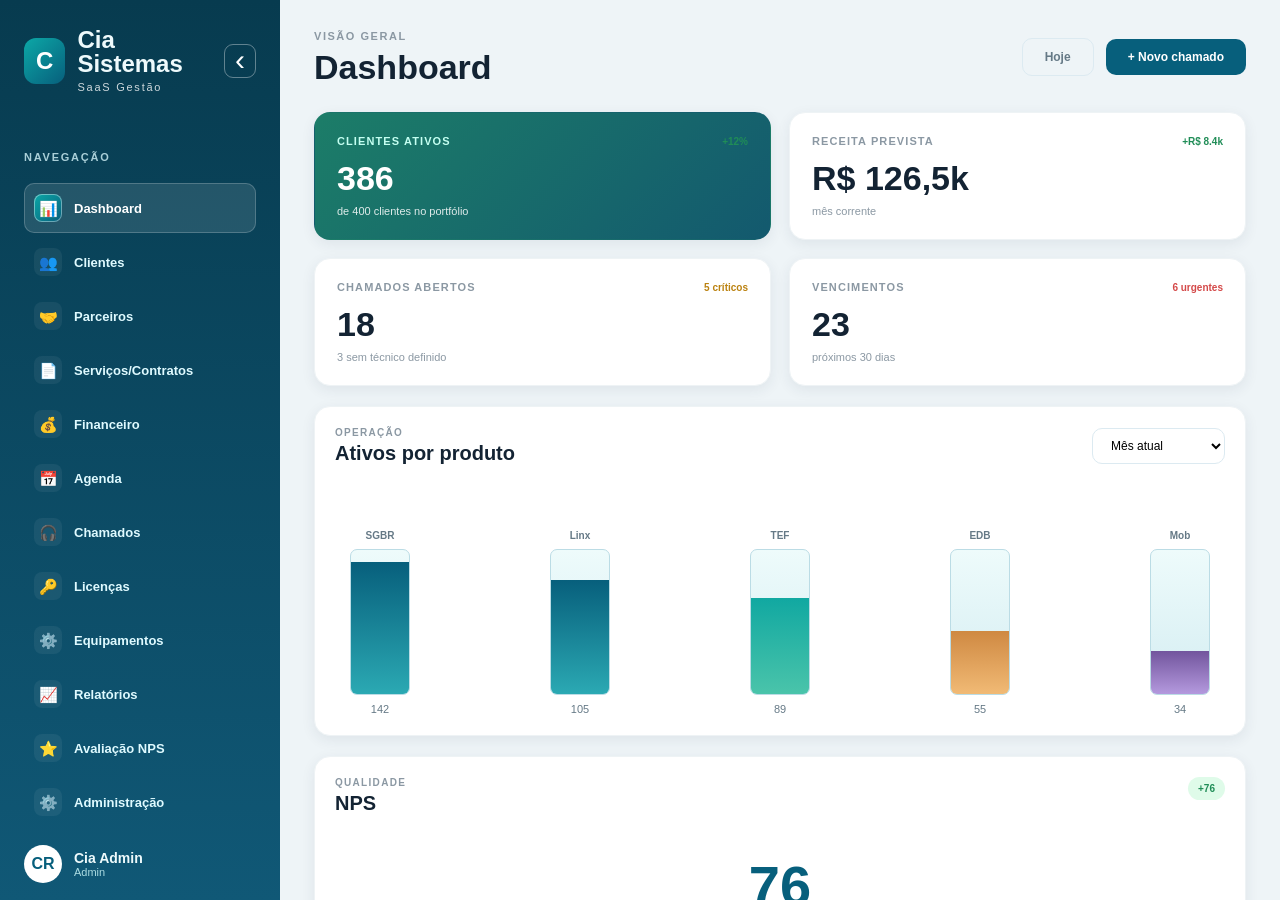
==== commit 2c37a6a5: "fix: ajuste responsividade" ====
--- a/index.html
+++ b/index.html
@@ -9,64 +9,69 @@
 <body>
   <div class="app-shell">
     <aside class="sidebar">
-      <div class="brand">
-        <div class="brand-icon">
-          <span>C</span>
+      <div class="sidebar-header">
+        <div class="brand">
+          <div class="brand-icon">
+            <span>C</span>
+          </div>
+          <div>
+            <div class="brand-title">Cia Sistemas</div>
+            <div class="brand-subtitle">SaaS Gestão</div>
+          </div>
         </div>
-        <div>
-          <div class="brand-title">Cia Sistemas</div>
-          <div class="brand-subtitle">SaaS Gestão</div>
-        </div>
+        <button class="sidebar-collapse" id="sidebarToggle" aria-label="Recolher menu">
+          <span class="sidebar-toggle-icon" aria-hidden="true">‹</span>
+        </button>
       </div>
 
       <nav class="nav">
         <div class="nav-title">Navegação</div>
         <a href="#" class="nav-link active" data-target="dashboard-view">
-          <span class="nav-icon">▦</span>
+          <span class="nav-icon" aria-hidden="true">📊</span>
           <span>Dashboard</span>
         </a>
         <a href="#" class="nav-link" data-target="clients-view">
-          <span class="nav-icon">◎</span>
+          <span class="nav-icon" aria-hidden="true">👥</span>
           <span>Clientes</span>
         </a>
         <a href="#" class="nav-link" data-target="partners-view">
-          <span class="nav-icon">▣</span>
+          <span class="nav-icon" aria-hidden="true">🤝</span>
           <span>Parceiros</span>
         </a>
         <a href="#" class="nav-link" data-target="contracts-view">
-          <span class="nav-icon">☰</span>
+          <span class="nav-icon" aria-hidden="true">📄</span>
           <span>Serviços/Contratos</span>
         </a>
         <a href="#" class="nav-link" data-target="finance-view">
-          <span class="nav-icon">◫</span>
+          <span class="nav-icon" aria-hidden="true">💰</span>
           <span>Financeiro</span>
         </a>
         <a href="#" class="nav-link" data-target="agenda-view">
-          <span class="nav-icon">◌</span>
+          <span class="nav-icon" aria-hidden="true">📅</span>
           <span>Agenda</span>
         </a>
         <a href="#" class="nav-link" data-target="tickets-view">
-          <span class="nav-icon">☏</span>
+          <span class="nav-icon" aria-hidden="true">🎧</span>
           <span>Chamados</span>
         </a>
         <a href="#" class="nav-link" data-target="licenses-view">
-          <span class="nav-icon">♢</span>
+          <span class="nav-icon" aria-hidden="true">🔑</span>
           <span>Licenças</span>
         </a>
         <a href="#" class="nav-link" data-target="equipments-view">
-          <span class="nav-icon">☼</span>
+          <span class="nav-icon" aria-hidden="true">⚙️</span>
           <span>Equipamentos</span>
         </a>
         <a href="#" class="nav-link" data-target="reports-view">
-          <span class="nav-icon">◍</span>
+          <span class="nav-icon" aria-hidden="true">📈</span>
           <span>Relatórios</span>
         </a>
         <a href="#" class="nav-link" data-target="nps-view">
-          <span class="nav-icon">☉</span>
+          <span class="nav-icon" aria-hidden="true">⭐</span>
           <span>Avaliação NPS</span>
         </a>
         <a href="#" class="nav-link" data-target="admin-view">
-          <span class="nav-icon">☰</span>
+          <span class="nav-icon" aria-hidden="true">⚙️</span>
           <span>Administração</span>
         </a>
       </nav>
--- a/styles.css
+++ b/styles.css
@@ -30,25 +30,137 @@
   box-sizing: border-box;
 }
 
+html,
+body {
+  min-height: 100%;
+}
+
 body {
   margin: 0;
   font-family: var(--font);
   color: var(--text);
   background: var(--bg);
+  overflow: hidden;
 }
 
 .app-shell {
   min-height: 100vh;
-  display: flex;
+  height: 100vh;
+  display: flex;
+  overflow: hidden;
+}
+
+.app-shell.sidebar-collapsed {
+  min-height: 100vh;
+}
+
+.app-shell.sidebar-collapsed .sidebar {
+  width: 96px;
+  flex-basis: 96px;
+  padding: 28px 12px;
+}
+
+.app-shell.sidebar-collapsed .brand-title,
+.app-shell.sidebar-collapsed .brand-subtitle,
+.app-shell.sidebar-collapsed .nav-title,
+.app-shell.sidebar-collapsed .nav-link span:not(.nav-icon),
+.app-shell.sidebar-collapsed .user-name,
+.app-shell.sidebar-collapsed .user-role,
+.app-shell.sidebar-collapsed .sidebar-bottom .btn,
+.app-shell.sidebar-collapsed .user-block > div:not(.avatar) {
+  display: none;
+}
+
+.app-shell.sidebar-collapsed .brand {
+  justify-content: center;
+}
+
+.app-shell.sidebar-collapsed .brand-icon {
+  width: 50px;
+  min-width: 50px;
+}
+
+.app-shell.sidebar-collapsed .sidebar-header {
+  justify-content: center;
+}
+
+.app-shell.sidebar-collapsed .nav {
+  margin-top: 34px;
+}
+
+.app-shell.sidebar-collapsed .nav-link {
+  justify-content: center;
+  padding-left: 4px;
+  padding-right: 4px;
+}
+
+.app-shell.sidebar-collapsed .nav-link .nav-icon {
+  font-size: 20px;
+}
+
+.app-shell.sidebar-collapsed .user-block {
+  justify-content: center;
+}
+
+.app-shell.sidebar-collapsed .sidebar-bottom {
+  display: flex;
+  flex-direction: column;
+  align-items: center;
 }
 
 .sidebar {
   width: 280px;
+  flex: 0 0 280px;
   background: linear-gradient(180deg, #073b4f 0%, #105876 100%);
   color: #eefafc;
   padding: 28px 24px;
   display: flex;
   flex-direction: column;
+  overflow-y: auto;
+  overflow-x: hidden;
+  height: 100vh;
+}
+
+.sidebar-header {
+  display: flex;
+  align-items: center;
+  justify-content: space-between;
+  gap: 12px;
+}
+
+.sidebar-collapse {
+  width: 34px;
+  height: 34px;
+  border: 1px solid rgba(255,255,255,.36);
+  border-radius: 9px;
+  background: transparent;
+  color: white;
+  cursor: pointer;
+  display: grid;
+  place-items: center;
+  transition: background-color 180ms ease, border-color 180ms ease, transform 180ms ease;
+}
+
+.sidebar-collapse:hover,
+.sidebar-collapse:focus {
+  background: rgba(255,255,255,.12);
+  border-color: rgba(255,255,255,.92);
+}
+
+.sidebar-collapse:focus-visible {
+  outline: 2px solid #b8faff;
+  outline-offset: 3px;
+}
+
+.sidebar-collapse .sidebar-toggle-icon {
+  font-size: 30px;
+  line-height: 1;
+  display: inline-block;
+  transform: translateY(-1px);
+}
+
+.sidebar-collapse:hover .sidebar-toggle-icon {
+  transform: translateY(-1px) scale(1.05);
 }
 
 .brand {
@@ -85,6 +197,11 @@
 
 .nav {
   margin-top: 58px;
+  margin-bottom: 12px;
+  display: flex;
+  flex-direction: column;
+  gap: 4px;
+  align-items: stretch;
 }
 
 .nav-title {
@@ -106,7 +223,10 @@
   color: #dffaff;
   font-weight: 700;
   font-size: 13px;
-  margin-bottom: 4px;
+  width: 100%;
+  min-height: 40px;
+  box-sizing: border-box;
+  transition: background-color 180ms ease, transform 180ms ease, color 180ms ease;
 }
 
 .nav-link:hover,
@@ -115,13 +235,40 @@
   background: rgba(255,255,255,.11);
 }
 
-.nav-icon {
+.nav-link:hover {
+  transform: translateX(2px);
+}
+
+.nav-link.active {
+  box-shadow: inset 0 0 0 1px rgba(255,255,255,.2);
+}
+
+.nav-link .nav-icon {
+  width: 28px;
+  height: 28px;
+  display: inline-grid;
+  place-items: center;
+  border-radius: 8px;
+  flex: 0 0 auto;
   font-size: 15px;
+  line-height: 1;
   color: #98eaf2;
+  background: rgba(255,255,255,.06);
+}
+
+.nav-link:hover .nav-icon,
+.nav-link.active .nav-icon {
+  color: white;
+  background: linear-gradient(135deg, var(--brand-2), var(--brand));
+}
+
+.nav-link.active .nav-icon {
+  box-shadow: 0 0 0 1px rgba(255,255,255,.4) inset;
 }
 
 .sidebar-bottom {
   margin-top: auto;
+  padding-top: 6px;
 }
 
 .user-block {
@@ -154,7 +301,11 @@
 
 .main-content {
   flex: 1;
+  min-width: 0;
   padding: 30px 34px 52px;
+  overflow-y: auto;
+  overflow-x: hidden;
+  height: 100vh;
 }
 
 .topbar {
@@ -1188,6 +1339,21 @@
   margin-top: 14px;
 }
 
+@media (max-width: 1280px) {
+  .kpis {
+    grid-template-columns: repeat(2, minmax(220px, 1fr));
+  }
+
+  .content-grid,
+  .content-grid.two-cols {
+    grid-template-columns: 1fr;
+  }
+
+  .content-grid .panel.span-2 {
+    min-height: auto;
+  }
+}
+
 @media (max-width: 980px) {
   .filter-grid,
   .summary-grid,
@@ -1210,13 +1376,12 @@
     grid-template-columns: 1fr;
   }
 
-
   .app-shell {
-    display: block;
+    display: flex;
   }
 
   .sidebar {
-    width: 100%;
+    width: 280px;
     min-height: auto;
   }
 
@@ -1235,3 +1400,203 @@
     justify-content: space-evenly;
   }
 }
+
+@media (max-width: 720px) {
+  body {
+    overflow: hidden;
+  }
+
+  .app-shell {
+    display: flex !important;
+    flex-direction: row !important;
+    min-height: 100vh;
+    height: 100vh;
+    width: 100%;
+    max-width: 100%;
+    overflow: hidden !important;
+  }
+
+  .app-shell.sidebar-collapsed .sidebar {
+    width: 96px;
+    flex-basis: 96px;
+    padding: 28px 12px;
+  }
+
+  .app-shell.sidebar-collapsed .brand-title,
+  .app-shell.sidebar-collapsed .brand-subtitle,
+  .app-shell.sidebar-collapsed .nav-title,
+  .app-shell.sidebar-collapsed .user-name,
+  .app-shell.sidebar-collapsed .user-role,
+  .app-shell.sidebar-collapsed .sidebar-bottom .btn,
+  .app-shell.sidebar-collapsed .user-block > div:not(.avatar),
+  .app-shell.sidebar-collapsed .nav-link span:not(.nav-icon) {
+    display: none;
+  }
+
+  .app-shell.sidebar-collapsed .brand {
+    justify-content: center;
+  }
+
+  .app-shell.sidebar-collapsed .brand-icon {
+    width: 50px;
+    min-width: 50px;
+  }
+
+  .app-shell.sidebar-collapsed .nav {
+    margin-top: 34px;
+  }
+
+  .app-shell.sidebar-collapsed .nav-link {
+    justify-content: center;
+    padding-left: 4px;
+    padding-right: 4px;
+  }
+
+  .app-shell.sidebar-collapsed .user-block {
+    justify-content: center;
+  }
+
+  .app-shell.sidebar-collapsed .sidebar-bottom {
+    display: flex;
+    flex-direction: column;
+    align-items: center;
+  }
+
+  .sidebar {
+    width: 96px;
+    flex: 0 0 96px;
+    min-width: 96px;
+    height: 100vh;
+    min-height: 100vh;
+    padding: 28px 10px;
+    overflow-y: auto;
+    overflow-x: hidden;
+    position: relative;
+  }
+
+  .sidebar-header {
+    align-items: center;
+    flex-direction: column;
+    gap: 14px;
+  }
+
+  .brand {
+    justify-content: center;
+  }
+
+  .brand-title {
+    display: none;
+  }
+
+  .brand-subtitle {
+    display: none;
+  }
+
+  .nav {
+    margin-top: 26px;
+  }
+
+  .nav-link {
+    justify-content: center;
+    padding: 12px 4px;
+    width: 100%;
+  }
+
+  .nav-link span:not(.nav-icon) {
+    display: none;
+  }
+
+  .nav-link .nav-icon {
+    font-size: 20px;
+  }
+
+  .main-content {
+    flex: 1 1 auto;
+    padding: 18px 14px 38px;
+    height: 100vh;
+    min-height: 100vh;
+    overflow-y: auto;
+    overflow-x: hidden;
+    width: auto;
+    min-width: 0;
+    display: block;
+    position: relative;
+  }
+
+  .data-view,
+  .data-view.active-view {
+    display: block;
+    width: 100%;
+    min-width: 0;
+    max-width: 100%;
+  }
+
+  .topbar {
+    align-items: center;
+    flex-direction: row;
+    gap: 12px;
+  }
+
+  .topbar h1 {
+    font-size: 26px;
+  }
+
+  .topbar-actions {
+    width: auto;
+    flex-wrap: wrap;
+  }
+
+  .topbar-actions .btn {
+    flex: 0 1 auto;
+  }
+
+  .kpis {
+    grid-template-columns: 1fr;
+  }
+
+  .kpi-card {
+    padding: 18px;
+  }
+
+  .kpi-value {
+    font-size: 30px;
+  }
+
+  .content-grid {
+    margin-top: 16px;
+  }
+
+  .content-grid.two-cols {
+    grid-template-columns: 1fr;
+  }
+
+  .panel {
+    padding: 16px;
+  }
+
+  .panel-header {
+    align-items: flex-start;
+    flex-direction: column;
+    gap: 12px;
+  }
+
+  .bar-group {
+    gap: 10px;
+    overflow-x: auto;
+  }
+
+  .bar-wrapper {
+    min-width: 46px;
+  }
+
+  .bar-stack {
+    width: 44px;
+  }
+
+  .table-responsive,
+  .table-spread,
+  .list-block,
+  .calendar-grid {
+    overflow-x: auto;
+  }
+}
